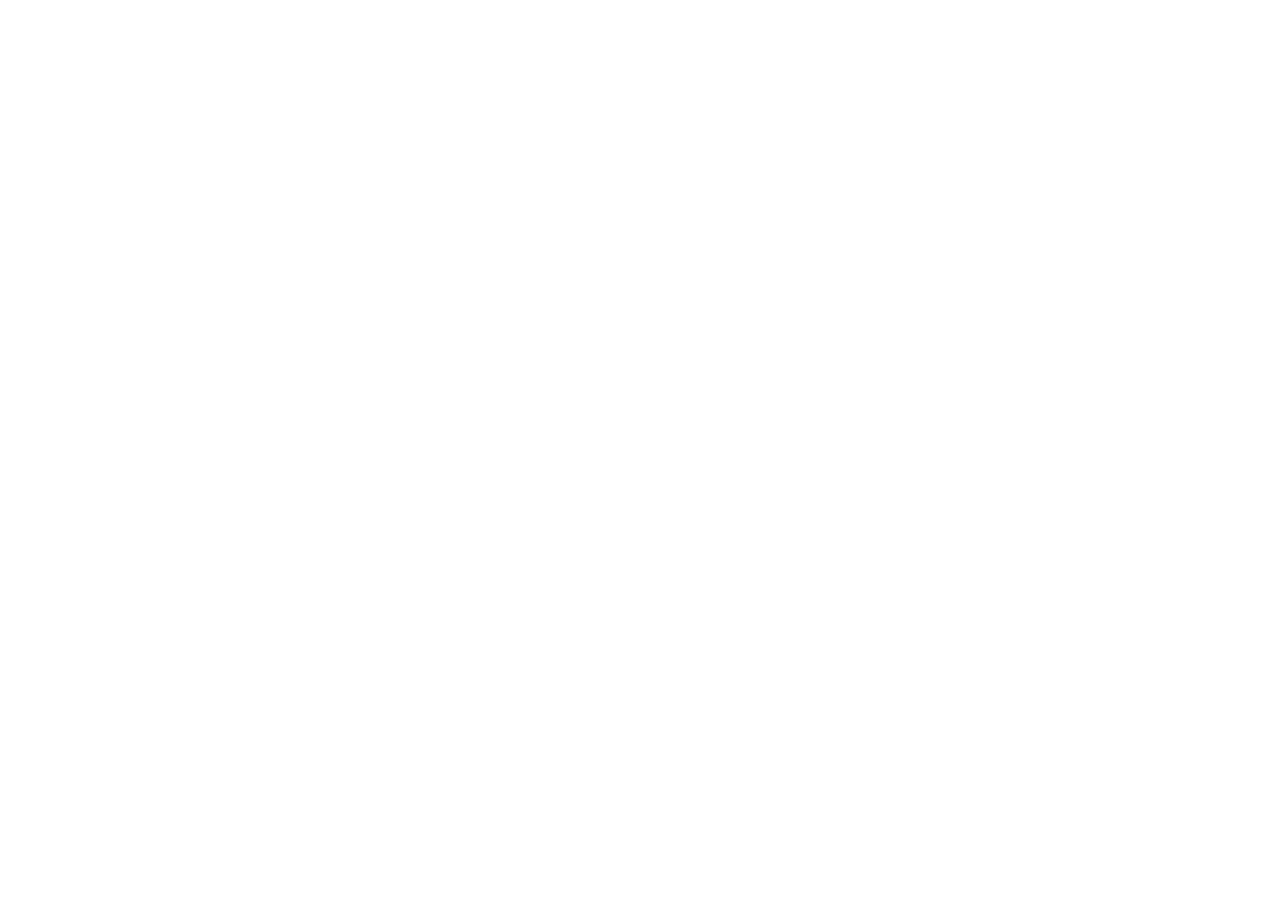
==== index.html @ 15062657 "creat index,style and asset" ====
<!DOCTYPE html>
<html lang="en">
  <head>
    <meta charset="UTF-8" />
    <meta name="viewport" content="width=device-width, initial-scale=1.0" />
    <link rel="stylesheet" href="./style.css" />
    <title>Document</title>
  </head>
  <body></body>
</html>
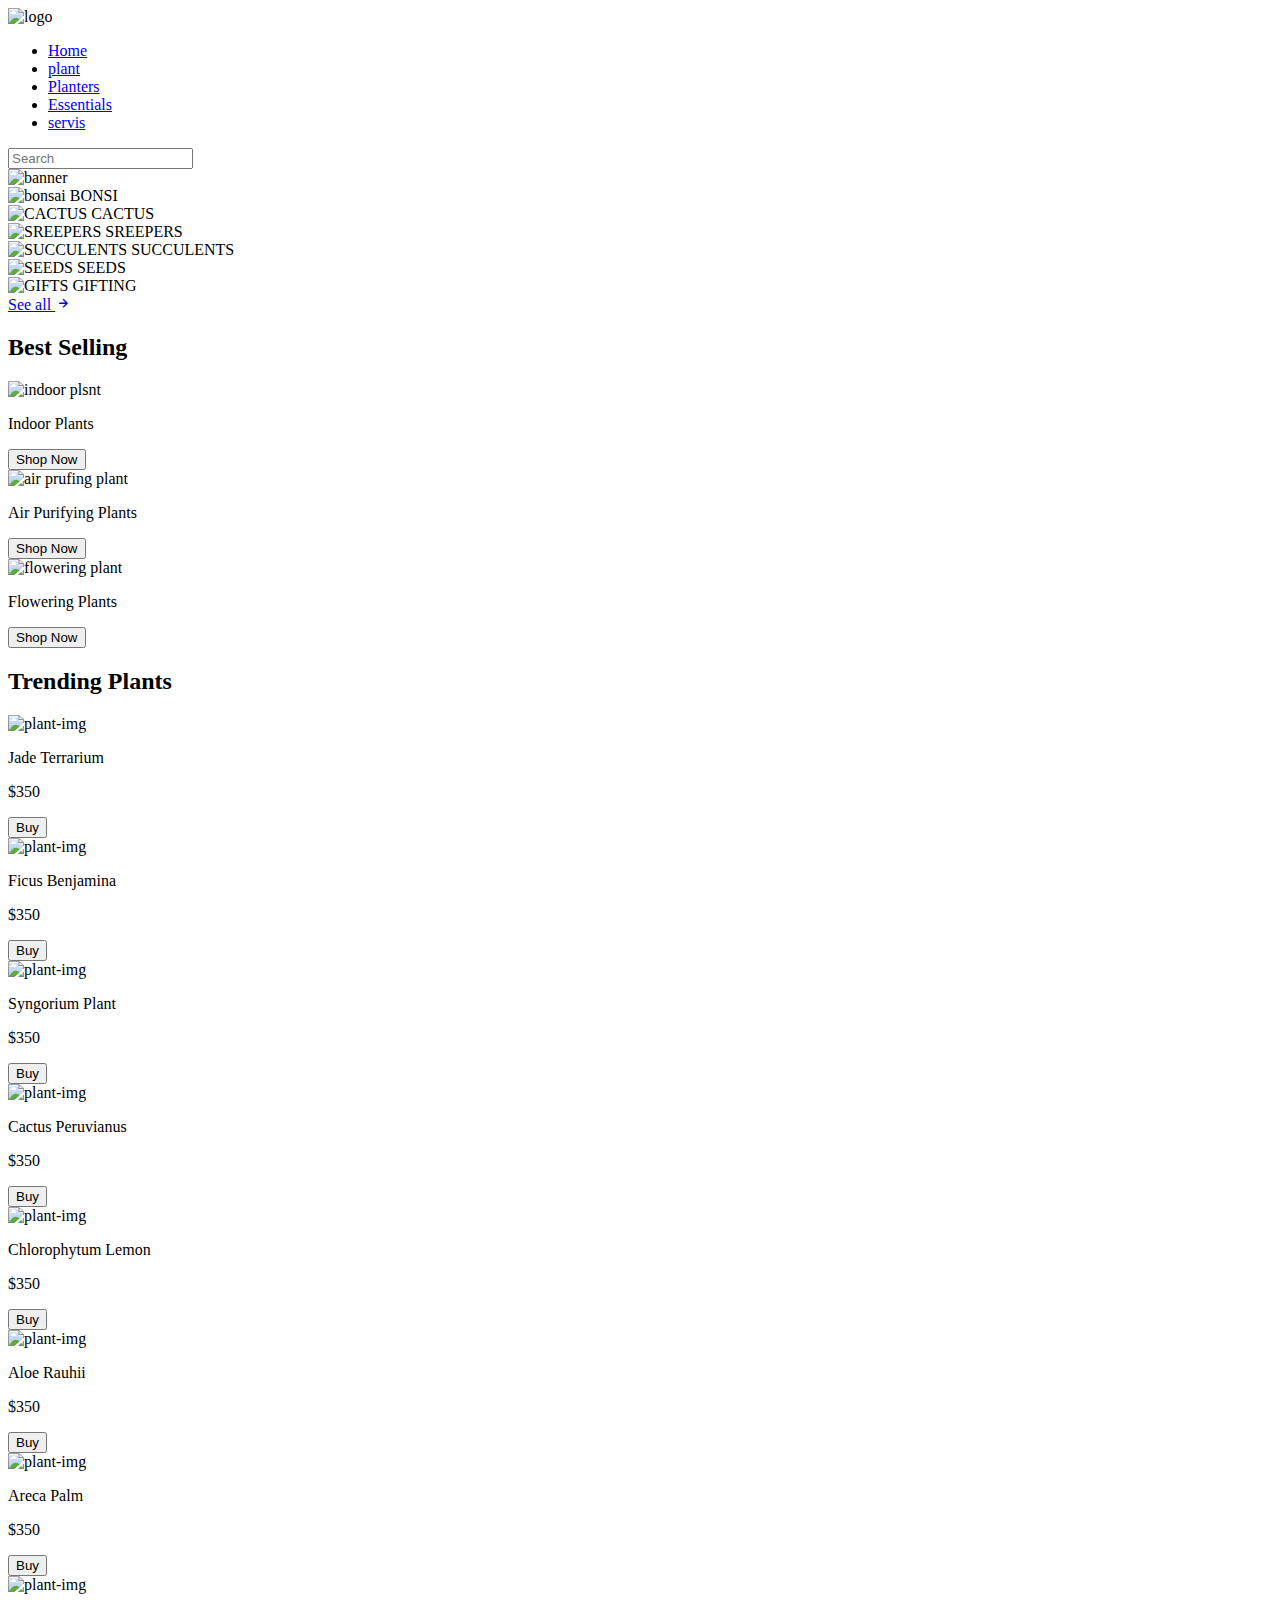
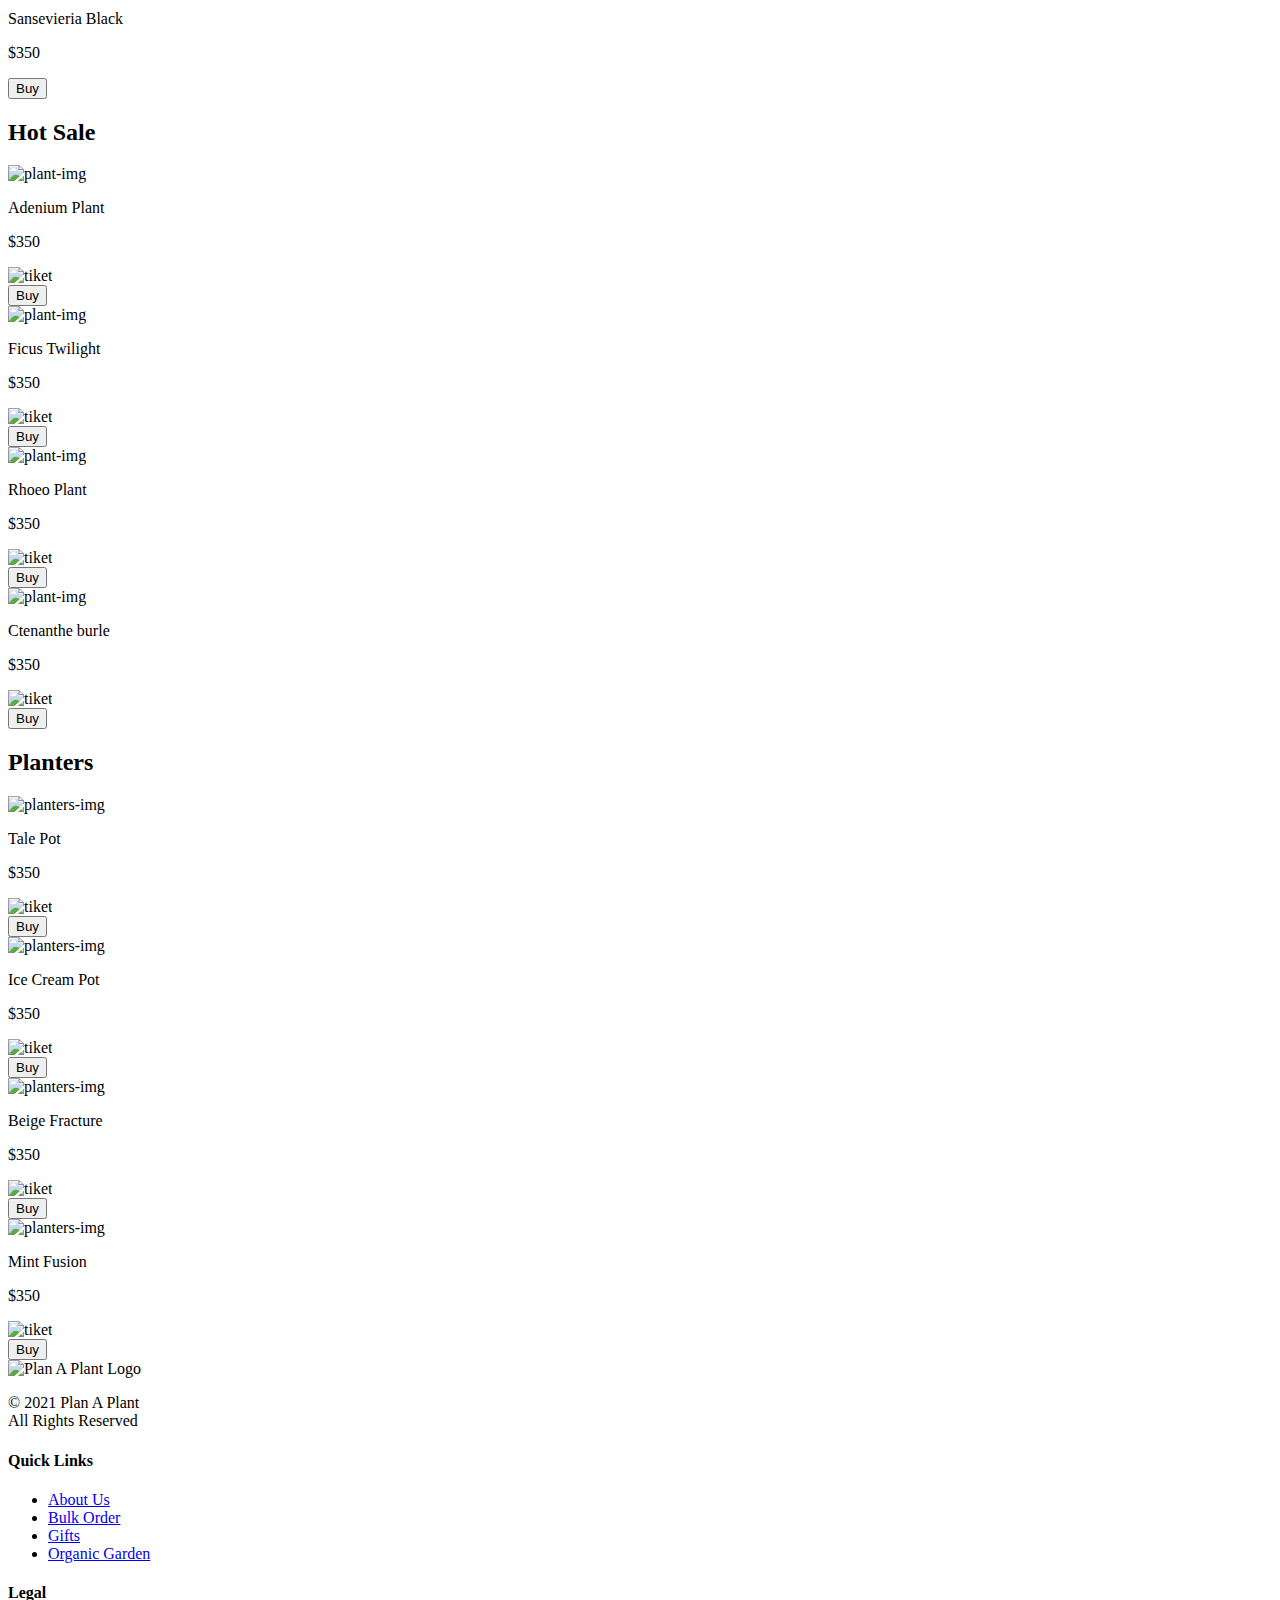
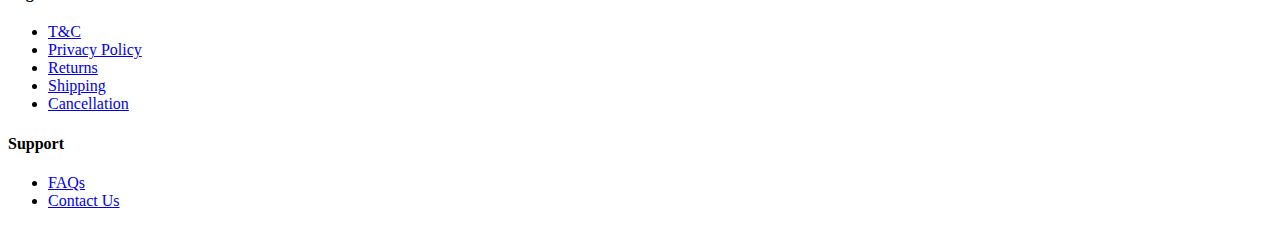
==== commit 431ca687: "index" ====
--- a/index.html
+++ b/index.html
@@ -4,7 +4,307 @@
     <meta charset="UTF-8" />
     <meta name="viewport" content="width=device-width, initial-scale=1.0" />
     <link rel="stylesheet" href="./style.css" />
+    <link
+      href="https://unpkg.com/boxicons@2.1.4/css/boxicons.min.css"
+      rel="stylesheet"
+    />
     <title>Document</title>
   </head>
-  <body></body>
+  <body>
+    <!-- !!!   header    !!! -->
+    <header>
+      <nav>
+        <div class="logo">
+          <img src="./asset/PAP Logo.png" alt="logo" />
+        </div>
+        <div class="nav-items">
+          <ul>
+            <li><a href="#">Home</a></li>
+            <li><a href="#">plant</a></li>
+            <li><a href="#">Planters</a></li>
+            <li><a href="#">Essentials</a></li>
+            <li><a href="#">servis</a></li>
+          </ul>
+        </div>
+        <div class="nav-search-box">
+          <input type="text" placeholder="Search" />
+        </div>
+      </nav>
+      <section class="hero-section">
+        <img src="./asset/Rectangle 50Banner-hom.jpg" alt="banner" />
+      </section>
+    </header>
+    <!-- !!!!!  categories   !!!! -->
+    <section class="categories">
+
+
+      
+      <div class="categories-items">
+        <article class="card">
+          <img src="./asset/bonai.png" alt="bonsai" />
+          <span class="explain">BONSI</span>
+        </article>
+        <article class="card">
+          <img src="./asset/cactus.png" alt="CACTUS" />
+          <span class="explain">CACTUS</span>
+        </article>
+        <article class="card">
+          <img src="./asset/creepers.png" alt="SREEPERS" />
+          <span class="explain">SREEPERS</span>
+        </article>
+        <article class="card">
+          <img src="./asset/succulent.png" alt="SUCCULENTS" />
+          <span class="explain">SUCCULENTS</span>
+        </article>
+        <article class="card">
+          <img src="./asset/seed.png" alt="SEEDS" />
+          <span class="explain">SEEDS</span>
+        </article>
+        <article class="card">
+          <img src="./asset/gift.png" alt="GIFTS" />
+          <span class="explain">GIFTING</span>
+      </div>
+      <div class="categories-link">
+        <a href="#">See all <i class='bx bx-right-arrow-alt'></i></a>
+      </div>
+    </section>
+    <!-- !!!!!! best selling  !!!!!! -->
+     <section class="best-selling">
+      <h2>Best Selling</h2>
+      <div class="best-selling-items">
+        <article class="card">
+          <img src="./asset/indoor.png" alt="indoor plsnt">
+          <p class="overlay-text">Indoor
+            Plants</p>
+          <button>Shop Now</button>
+        </article>
+        <article class="card">
+          <img src="./asset/air prufing.png" alt="air prufing plant">
+          <p class="overlay-text">Air Purifying Plants</p>
+          <button>Shop Now</button>
+        </article>
+        <article class="card">
+          <img src="./asset/flowering.png" alt="flowering plant">
+          <p class="overlay-text">Flowering
+            Plants</p>
+          <button>Shop Now</button>
+        </article>
+      </div> 
+     </section>
+     <!-- !!!!!!!!!!!!!!!!!!!!trending plants!!!!!!!!!!!!!!!!!!!! -->
+     <section class="trend-plants">
+      <h2>Trending Plants</h2>
+      <div class="plants-wrapper-grid">
+        <article class="card">
+          <img src="./asset/trend-plant/Jade Terrarium.png" alt="plant-img">
+          <p class="name">Jade Terrarium</p>
+          <p class="price">$350</p>
+          <button class="buy-btn">Buy</button>
+        </article>
+        <article class="card">
+          <img src="./asset/trend-plant/Ficus Benjamina.png" alt="plant-img">
+          <p class="name">Ficus Benjamina</p>
+          <p class="price">$350</p>
+          <button class="buy-btn">Buy</button>
+        </article>
+        <article class="card">
+          <img src="./asset/trend-plant/Syngorium Plant.png" alt="plant-img">
+          <p class="name">Syngorium Plant</p>
+          <p class="price">$350</p>
+          <button class="buy-btn">Buy</button>
+        </article>
+        <article class="card">
+          <img src="./asset/trend-plant/Cactus Peruvianus.png" alt="plant-img">
+          <p class="name">Cactus Peruvianus</p>
+          <p class="price">$350</p>
+          <button class="buy-btn">Buy</button>
+        </article>
+        <article class="card">
+          <img src="./asset/trend-plant/Chlorophytum Lemon.png" alt="plant-img">
+          <p class="name">Chlorophytum Lemon</p>
+          <p class="price">$350</p>
+          <button class="buy-btn">Buy</button>
+        </article>
+        <article class="card">
+          <img src="./asset/trend-plant/Aloe Rauhii.png" alt="plant-img">
+          <p class="name">Aloe Rauhii</p>
+          <p class="price">$350</p>
+          <button class="buy-btn">Buy</button>
+        </article>
+        <article class="card">
+          <img src="./asset/trend-plant/Areca Palm.png" alt="plant-img">
+          <p class="name">Areca Palm</p>
+          <p class="price">$350</p>
+          <button class="buy-btn">Buy</button>
+        </article>
+        <article class="card">
+          <img src="./asset/trend-plant/Sansevieria Black.png" alt="plant-img">
+          <p class="name">Sansevieria Black</p>
+          <p class="price">$350</p>
+          <button class="buy-btn">Buy</button>
+        </article>
+      </div>
+     </section>
+     <!-- !!!!!!!!!!!!!!!blog!!!!!!!!!!!!!!!!!! -->
+       <!-- <section class="blog">
+        <h2>Blogs</h2>
+        <div class="blogs-wrapper">
+          <article class="blog-cover">
+            <img src="./asset/blog-cover/blog-cover-mineral.png" alt="cover">
+            <p class="overlay-text">8 Best 
+              Low Maintenance Plants 
+              For a Busy Home</p>
+            <button class="read-btn">Read</button>
+          </article>
+          <article class="blog-cover">
+            <img src="./asset/blog-cover/blog-cover-airpruf.png" alt="cover">
+            <p class="overlay-text">Air Purifying Plants 
+              You Should Take Home 
+              Today</p>
+            <button class="read-btn">Read</button>
+          </article>
+        </div>
+      </section> 
+       -->
+      <section class="hot-sale">
+        <h2>Hot Sale</h2>
+        <div class="item-wrapper">
+          <article class="item">
+            <img src="./asset/hot sale/Adenium Plant.png" alt="plant-img">
+            <p class="name">Adenium Plant</p>
+            <p class="price">$350</p>
+            <div class="offer">
+              <img src="./asset/Group 2.png" alt="tiket">
+            </div>
+            <button>Buy</button>
+          </article>
+          <article class="item">
+            <img src="./asset/hot sale/Ficus Twilight.png" alt="plant-img">
+            <p class="name">Ficus Twilight</p>
+            <p class="price">$350</p>
+            <div class="offer">
+              <img src="./asset/Group 2.png" alt="tiket">
+            </div>
+            <button>Buy</button>
+          </article>
+          <article class="item">
+            <img src="./asset/hot sale/Rhoeo Plant.png" alt="plant-img">
+            <p class="name">Rhoeo Plant</p>
+            <p class="price">$350</p>
+            <div class="offer">
+              <img src="./asset/Group 2.png" alt="tiket">
+            </div>
+            <button>Buy</button>
+          </article>
+          <article class="item">
+            <img src="./asset/hot sale/Ctenanthe burle.png" alt="plant-img">
+            <p class="name">Ctenanthe burle</p>
+            <p class="price">$350</p>
+            <div class="offer">
+              <img src="./asset/Group 2.png" alt="tiket">
+            </div>
+            <button>Buy</button>
+          </article>
+        </div>
+      </section>
+      <!-- !!!!!!!!!!!!!!!!!!!!planters!!!!!!!!!!!!!!!!!! -->
+
+      <section class="Planters">
+        <h2>Planters</h2>
+        <div class="item-wrapper">
+          <article class="item">
+            <img src="./asset/planters/Tale Pot.png" alt="planters-img">
+            <p class="name">Tale Pot</p>
+            <p class="price">$350</p>
+            <div class="offer">
+              <img src="./asset/Group 2.png" alt="tiket">
+            </div>
+            <button>Buy</button>
+          </article>
+          <article class="item">
+            <img src="./asset/planters/Ice Cream Pot.png" alt="planters-img">
+            <p class="name">Ice Cream Pot</p>
+            <p class="price">$350</p>
+            <div class="offer">
+              <img src="./asset/Group 2.png" alt="tiket">
+            </div>
+            <button>Buy</button>
+          </article>
+          <article class="item">
+            <img src="./asset/planters/Beige Fracture.png" alt="planters-img">
+            <p class="name">Beige Fracture</p>
+            <p class="price">$350</p>
+            <div class="offer">
+              <img src="./asset/Group 2.png" alt="tiket">
+            </div>
+            <button>Buy</button>
+          </article>
+          <article class="item">
+            <img src="./asset/planters/Mint Fusion.png" alt="planters-img">
+            <p class="name">Mint Fusion</p>
+            <p class="price">$350</p>
+            <div class="offer">
+              <img src="./asset/Group 2.png" alt="tiket">
+            </div>
+            <button>Buy</button>
+          </article>
+        </div>
+      </section>
+
+      <!-- !!!!!!!!!!!!!!!!!!!!footer!!!!!!!!!!!!!!!!!!! -->
+
+      <footer class="footer">
+        <div class="footer-container">
+          <!-- Logo Section -->
+          <div class="footer-logo">
+            <img src="./asset/PAP Logo 1.png" alt="Plan A Plant Logo">
+            <p>© 2021 Plan A Plant<br>All Rights Reserved</p>
+          </div>
+    
+          <!-- Quick Links -->
+          <div class="footer-links">
+            <h4>Quick Links</h4>
+            <ul>
+              <li><a href="#">About Us</a></li>
+              <li><a href="#">Bulk Order</a></li>
+              <li><a href="#">Gifts</a></li>
+              <li><a href="#">Organic Garden</a></li>
+            </ul>
+          </div>
+    
+          <!-- Legal -->
+          <div class="footer-links">
+            <h4>Legal</h4>
+            <ul>
+              <li><a href="#">T&C</a></li>
+              <li><a href="#">Privacy Policy</a></li>
+              <li><a href="#">Returns</a></li>
+              <li><a href="#">Shipping</a></li>
+              <li><a href="#">Cancellation</a></li>
+            </ul>
+          </div>
+    
+          <!-- Support -->
+          <div class="footer-links">
+            <h4>Support</h4>
+            <ul>
+              <li><a href="#">FAQs</a></li>
+              <li><a href="#">Contact Us</a></li>
+            </ul>
+          </div>
+    
+          <!-- Badge and Social Media
+          <div class="footer-badge">
+            <img src="https://via.placeholder.com/100" alt="Quality Badge">
+            <div class="social-icons">
+              <a href="#"><img src="" alt="Facebook"></a>
+              <a href="#"><img src="" alt="Twitter"></a>
+              <a href="#"><img src="" alt="Instagram"></a>
+            </div>
+          </div>
+        </div> -->
+      </footer>
+  </body>
 </html>
+
+
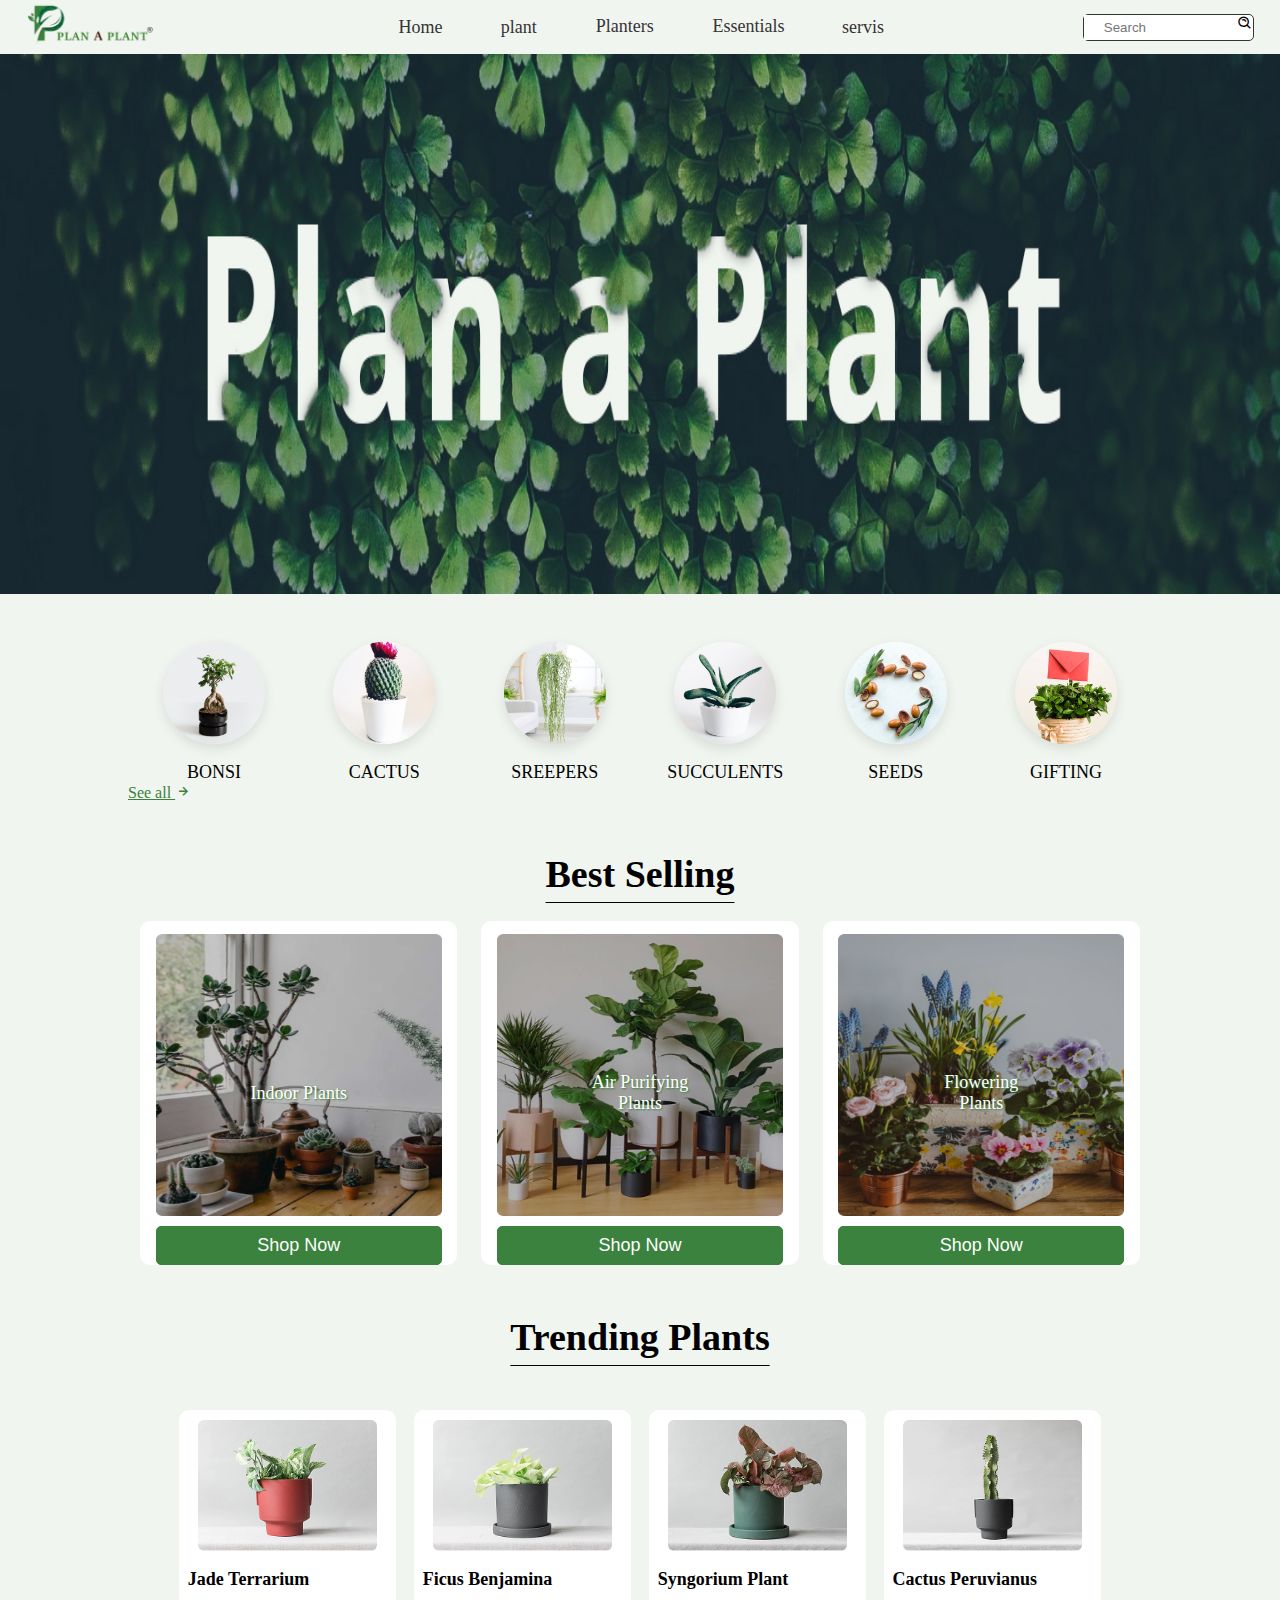
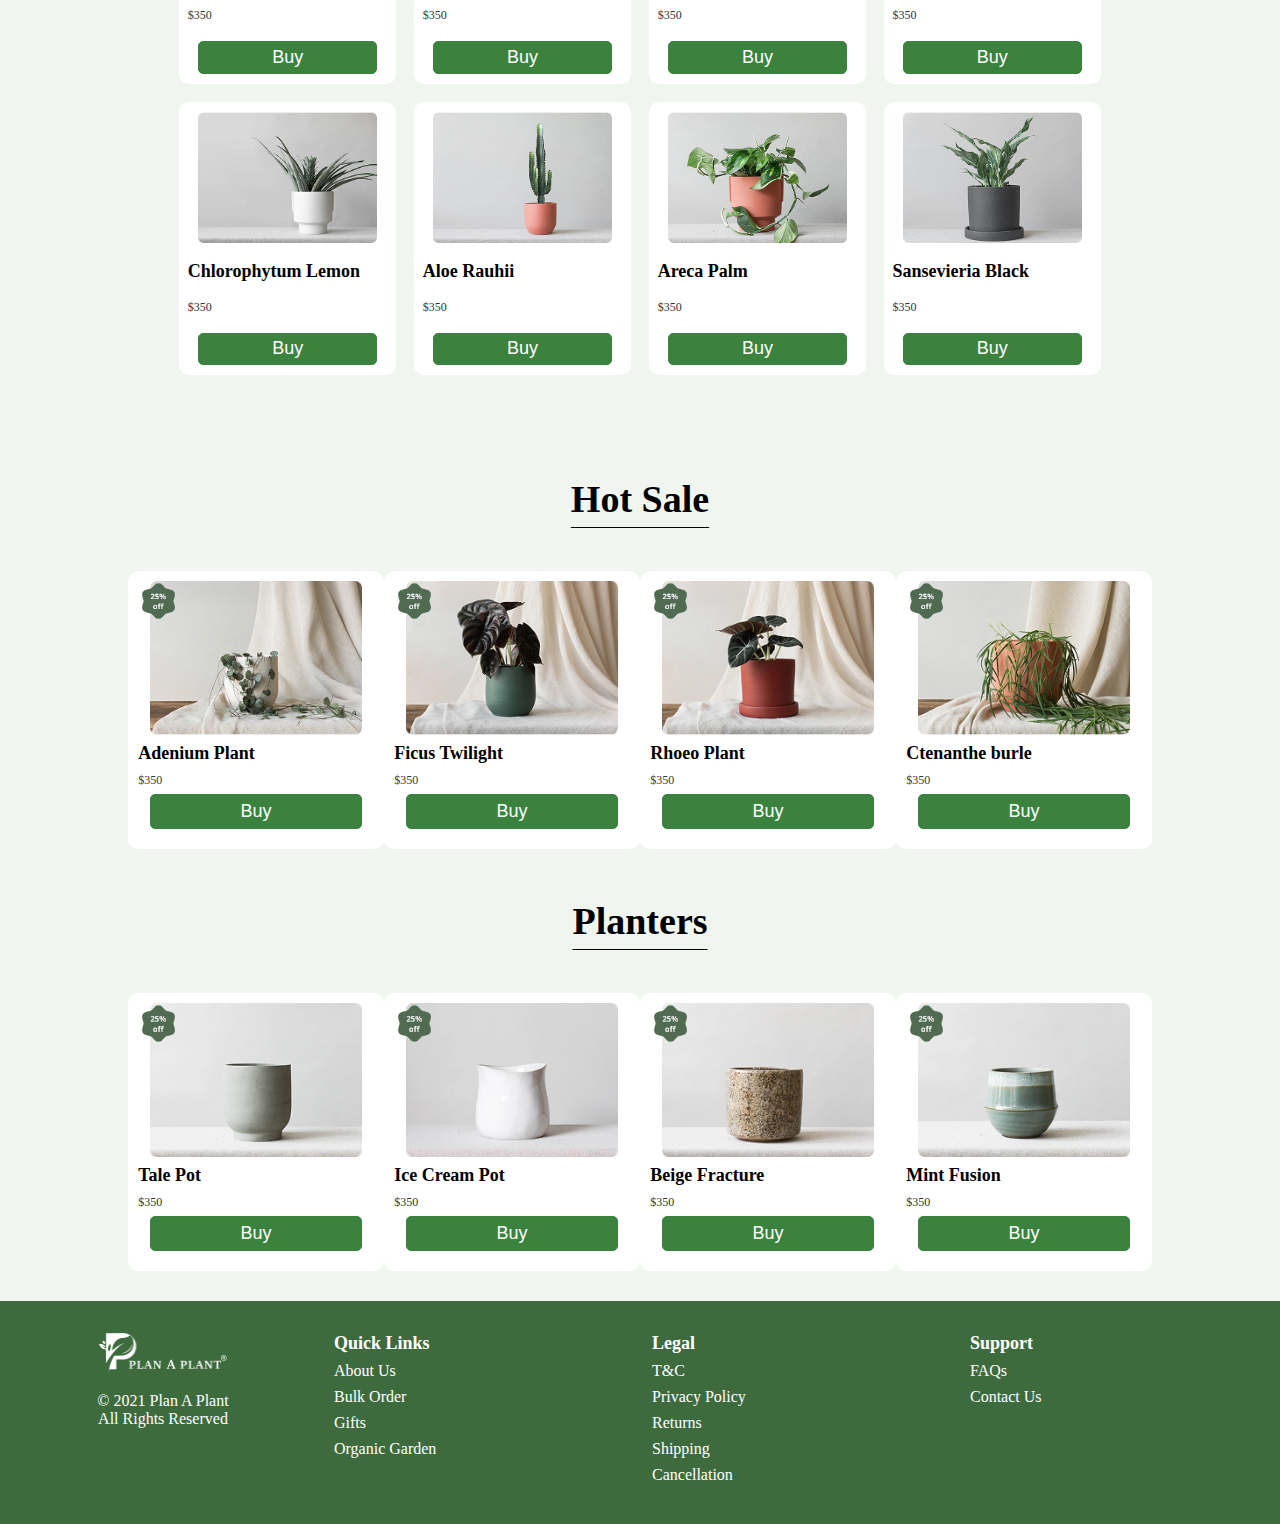
==== commit 92260f22: "edit nav" ====
--- a/index.html
+++ b/index.html
@@ -8,6 +8,7 @@
       href="https://unpkg.com/boxicons@2.1.4/css/boxicons.min.css"
       rel="stylesheet"
     />
+    <link href='https://unpkg.com/boxicons@2.1.4/css/boxicons.min.css' rel='stylesheet'>
     <title>Document</title>
   </head>
   <body>
@@ -27,7 +28,13 @@
           </ul>
         </div>
         <div class="nav-search-box">
-          <input type="text" placeholder="Search" />
+          <div class="search">
+            <input type="text" placeholder="Search" />
+            <i class='bx bx-search-alt'></i>
+          </div>
+          
+          
+          
         </div>
       </nav>
       <section class="hero-section">
--- a/style.css
+++ b/style.css
@@ -0,0 +1,424 @@
+* {
+  padding: 0;
+  margin: 0;
+  box-sizing: border-box;
+}
+body {
+  background-color: #f1f5f0;
+  display: flex;
+  flex-direction: column;
+  align-items: center;
+  justify-content: center;
+}
+nav {
+  display: flex;
+  align-items: center;
+  justify-content: space-between;
+  padding-inline: 2%;
+  background-color: #f1f5f0;
+}
+.logo {
+  flex-basis: 24.5%;
+  /* border: 1px solid green; */
+}
+.logo img {
+  width: clamp(80px, 10vw, 150px);
+  height: auto;
+}
+.nav-items {
+  flex-basis: 49%;
+  /* border: 1px solid red; */
+}
+.nav-items ul {
+  list-style: none;
+  display: flex;
+  align-items: center;
+  justify-content: space-evenly;
+}
+.nav-items ul li a {
+  text-decoration: none;
+  font-size: clamp(12px, 2vw, 18px);
+  padding: 2% 3%;
+  color: #343434;
+}
+
+.nav-search-box {
+  flex-basis: 24.5%;
+  /* border: 1px solid blue; */
+  display: flex;
+  align-items: center;
+  justify-content: flex-end;
+}
+
+.nav-search-box > div.search {
+  border-radius: 5px;
+  border: 1px solid #343434;
+  background-color: #fff;
+  display: flex;
+}
+div.nav-search-box input[type="text"] {
+  width: clamp(60px, 12vw, 300px);
+  outline: none;
+  padding: 5px 20px;
+  border: none;
+}
+/*****************!hero section!!! ****************/
+.hero-section img {
+  width: 100vw;
+  height: 60dvh;
+}
+
+/********************! categories ! *****************/
+.categories {
+  /* background-color: aquamarine; */
+  margin-top: 25px;
+  display: flex;
+  flex-direction: column;
+  width: 80vw;
+  flex-wrap: wrap;
+}
+.categories-items {
+  display: flex;
+  /* border: 3px solid yellowgreen; */
+  align-items: center;
+  justify-content: space-evenly;
+  flex-wrap: wrap;
+}
+article.card {
+  flex-basis: 16.5%;
+  /* border: 2px solid red; */
+  display: flex;
+  flex-direction: column;
+  align-items: center;
+  justify-content: center;
+  flex-shrink: 1;
+  padding-top: 10px;
+}
+article > span.explain {
+  font-size: clamp(12px, 2vw, 18px);
+  cursor: pointer;
+}
+article .categories-link {
+  align-self: flex-end;
+  margin-top: 20px;
+}
+.categories-link a {
+  color: #3b823e;
+}
+article.card img {
+  width: clamp(80px, 10vw, 150px);
+  height: auto;
+  cursor: pointer;
+}
+/*  ****************!best selling!************** */
+
+section.best-selling {
+  margin-top: 50px;
+  width: 80vw;
+  display: flex;
+  flex-direction: column;
+  align-items: center;
+  justify-content: center;
+  /* background-color: lightblue; */
+}
+.best-selling > h2 {
+  font-size: clamp(23px, 4vw, 38px);
+  text-decoration: underline;
+  text-decoration-thickness: 1px;
+  text-underline-offset: 15px;
+  /* border: 1px solid purple; */
+}
+.best-selling-items {
+  display: flex;
+  align-items: center;
+  justify-content: space-around;
+  flex-wrap: wrap;
+  /* border: 2px solid red; */
+  width: 100%;
+  margin-top: 25px;
+}
+div.best-selling-items > article.card {
+  background-color: #ffff;
+  flex-basis: 31%;
+  flex-shrink: 1;
+  border-radius: 10px;
+  position: relative;
+}
+div.best-selling-items > article.card > img {
+  width: 90%;
+  padding-top: 1%;
+  aspect-ratio: 1;
+}
+p.overlay-text {
+  font-size: clamp(12px, 2vw, 18px);
+  font-weight: 500;
+  text-shadow: 1px 1px 2px #3b823e;
+  color: #ffff;
+
+  word-wrap: break-word;
+  text-align: center;
+  width: 38%;
+  position: absolute;
+  top: 50%;
+  left: 50%;
+  transform: translate(-50%, -50%);
+}
+
+div.best-selling-items > article.card > button {
+  background-color: #3b823e;
+  width: 90%;
+  margin-top: 10px;
+  padding-block: clamp(1.5%, 2vw, 2.5%);
+  border-radius: 5px;
+  outline: none;
+  border: 1px solid #3b823e;
+  color: #ffff;
+  font-size: clamp(11px, 2vw, 18px);
+  font-weight: 500;
+  cursor: pointer;
+}
+
+/* !!!!!!!!!!!!trend plants!!!!!!!!!!!!!!! */
+section.trend-plants {
+  /* background-color: aqua; */
+  width: 80vw;
+  margin-top: 50px;
+  margin-inline: auto;
+}
+section.trend-plants > h2 {
+  font-size: clamp(23px, 4vw, 38px);
+  text-decoration: underline;
+  text-decoration-thickness: 1px;
+  text-underline-offset: 15px;
+  text-align: center;
+}
+
+div.plants-wrapper-grid {
+  /* border: 2px dotted darkkhaki; */
+  display: grid;
+  grid-template-columns: repeat(4, 1fr);
+  grid-template-rows: repeat(2, 1fr);
+  gap: 2vmin;
+  padding: 4vmax;
+
+  /* min-height: 50vh; */
+}
+
+div.plants-wrapper-grid > * {
+  display: flex;
+  flex-direction: column;
+  gap: 2vmin;
+  border-radius: 10px;
+  background-color: #fff;
+  /* border: 1px solid black; */
+  align-items: flex-start;
+  padding-inline: 4%;
+}
+div.plants-wrapper-grid > article.card img {
+  width: 90%;
+  align-self: center;
+}
+article.card > p.name {
+  font-size: clamp(12px, 2vw, 18px);
+  font-weight: 700;
+}
+
+article.card > p.price {
+  font-size: clamp(8px, 2vw, 12px);
+  color: #343434;
+}
+article.card > button.buy-btn {
+  align-self: center;
+  background-color: #3b823e;
+  width: 90%;
+
+  padding-block: clamp(1.5%, 2vw, 2.5%);
+  border-radius: 5px;
+  outline: none;
+  border: 1px solid #3b823e;
+  color: #ffff;
+  font-size: clamp(11px, 2vw, 18px);
+  font-weight: 500;
+  cursor: pointer;
+  margin-bottom: 10px;
+}
+
+/* !!!!!!!!!!!!!!!!!!!!!!!!!!blog!!!!!!!!!!!!!!!!!!!!!! */
+/* section.blog {
+  width: 80vw;
+  margin-top: 50px;
+  margin-inline: auto;
+  background-color: aqua;
+  display: flex;
+  flex-direction: column;
+  align-items: center;
+}
+
+section.blog > h2 {
+  font-size: clamp(23px, 4vw, 38px);
+  text-decoration: underline;
+  text-decoration-thickness: 1px;
+  text-underline-offset: 15px;
+}
+div.blogs-wrapper {
+  display: grid;
+  grid-template-columns: repeat(2, 1fr);
+  padding-inline: 20%;
+  gap: 1%;
+  border: 3px solid darkblue;
+}
+
+article.blog-cover {
+}
+article.blog-cover > img {
+  width: 80%;
+  aspect-ratio: 2;
+} */
+
+/* !!!!!!!!!!!!!!!!!!!!!!!HOT SALE and planters!!!!!!!!!!!!!!!!!!!!!!*/
+section.hot-sale {
+  /* background-color: aqua; */
+  width: 80vw;
+  margin-top: 50px;
+  margin-inline: auto;
+}
+section.hot-sale > h2 {
+  font-size: clamp(23px, 4vw, 38px);
+  text-decoration: underline;
+  text-decoration-thickness: 1px;
+  text-underline-offset: 15px;
+  text-align: center;
+}
+
+section.Planters {
+  /* background-color: aqua; */
+  width: 80vw;
+  margin-top: 50px;
+  margin-inline: auto;
+}
+section.Planters > h2 {
+  font-size: clamp(23px, 4vw, 38px);
+  text-decoration: underline;
+  text-decoration-thickness: 1px;
+  text-underline-offset: 15px;
+  text-align: center;
+}
+
+div.item-wrapper {
+  /* border: 2px dotted darkkhaki; */
+  display: flex;
+  align-items: center;
+  justify-content: space-between;
+  margin-top: 50px;
+}
+
+div.item-wrapper > * {
+  display: flex;
+  flex-direction: column;
+  border-radius: 10px;
+  background-color: #fff;
+  padding: 1%;
+
+  /* border: 1px solid black; */
+}
+div.item-wrapper > article.item img {
+  width: 90%;
+  align-self: center;
+  margin-bottom: 0.5em;
+}
+article.item > p.name {
+  font-size: clamp(12px, 2vw, 18px);
+  font-weight: 700;
+  margin-bottom: 0.5em;
+}
+
+article.item > p.price {
+  font-size: clamp(8px, 2vw, 12px);
+  color: #343434;
+  margin-bottom: 0.5em;
+}
+article.item > button {
+  align-self: center;
+  background-color: #3b823e;
+  width: 90%;
+
+  padding-block: clamp(1.5%, 2vw, 2.5%);
+  border-radius: 5px;
+  outline: none;
+  border: 1px solid #3b823e;
+  color: #ffff;
+  font-size: clamp(11px, 2vw, 18px);
+  font-weight: 500;
+  cursor: pointer;
+  margin-bottom: 10px;
+}
+article.item > div.offer {
+  width: 45px;
+  aspect-ratio: 1;
+  position: absolute;
+}
+article.item {
+  position: relative;
+}
+/* !!!!!!!!!!!!!!!!!!!footer!!!!!!!!!!!!!!!!!!!!!!!! */
+
+.footer {
+  background-color: #3e6b3e;
+  color: #fff;
+  padding: 2rem 1rem;
+  width: 100vw;
+  margin-top: 30px;
+}
+
+.footer-container {
+  display: grid;
+  grid-template-columns: repeat(4, 1fr);
+  gap: 1.5rem;
+
+  margin: 0 auto;
+}
+
+.footer-logo {
+  grid-column: span 1;
+  text-align: center;
+}
+
+.footer-logo img {
+  width: clamp(80px, 10vw, 150px);
+  height: auto;
+  margin-bottom: 1rem;
+}
+
+.footer-links {
+  text-align: left;
+}
+
+.footer-links h4 {
+  /* font-size: 1.2rem; */
+  font-size: clamp(12px, 2vw, 18px);
+  margin-bottom: 0.5rem;
+}
+
+.footer-links ul {
+  list-style: none;
+  padding: 0;
+}
+
+.footer-links li {
+  margin: 0.5rem 0;
+}
+
+.footer-links a {
+  text-decoration: none;
+  color: #fff;
+  transition: color 0.3s ease;
+  font-size: clamp(10px, 2vw, 16px);
+}
+
+.footer-links a:hover {
+  color: #c2e1c2;
+}
+
+div.footer-logo p {
+  font-size: clamp(10px, 2vw, 16px);
+}
